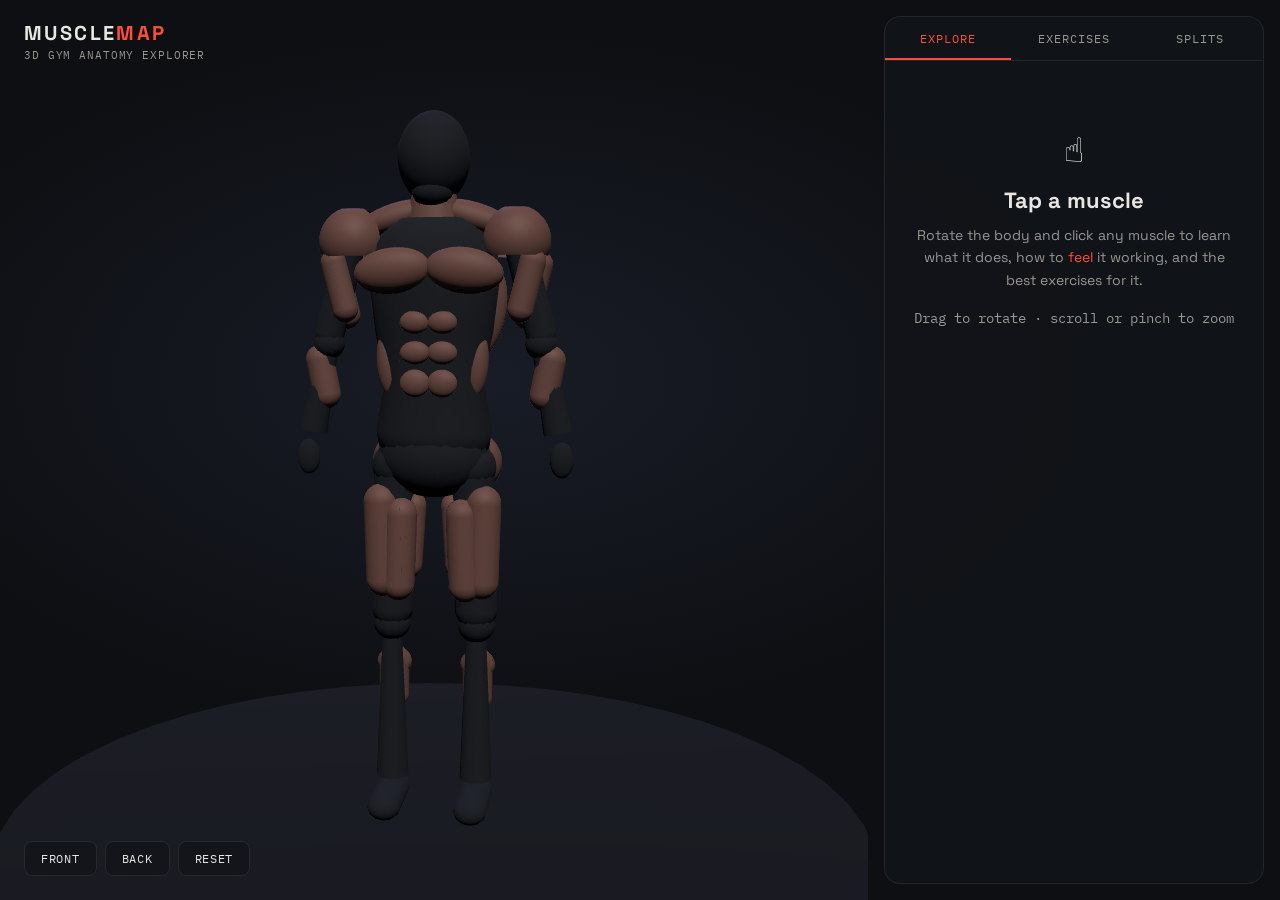
==== gym/index.html @ c5b9247c "Add Muscle Map: interactive 3D gym anatomy explorer at /gym/ A standalone, zero-build web app for vi" ====
<!DOCTYPE html>
<html lang="en">
<head>
<meta charset="UTF-8" />
<meta name="viewport" content="width=device-width, initial-scale=1.0, viewport-fit=cover" />
<title>Muscle Map — 3D Gym Anatomy Explorer</title>
<meta name="description" content="Interactive 3D muscle explorer: click any muscle to learn its function, how to feel it working, and the best exercises with form and tension cues." />
<link rel="preconnect" href="https://fonts.googleapis.com" />
<link rel="preconnect" href="https://fonts.gstatic.com" crossorigin />
<link href="https://fonts.googleapis.com/css2?family=Space+Grotesk:wght@400;500;600;700&family=IBM+Plex+Mono:wght@400;500&display=swap" rel="stylesheet" />
<link rel="stylesheet" href="style.css" />
<link rel="icon" href="data:image/svg+xml,%3Csvg xmlns='http://www.w3.org/2000/svg' viewBox='0 0 100 100'%3E%3Ctext y='.9em' font-size='90'%3E%F0%9F%92%AA%3C/text%3E%3C/svg%3E" />
<script type="importmap">
{
  "imports": {
    "three": "./vendor/three.module.min.js",
    "three/addons/": "./vendor/addons/"
  }
}
</script>
</head>
<body>

<canvas id="scene" aria-label="Interactive 3D human body — click a muscle to explore it"></canvas>

<div id="tooltip" class="tooltip" hidden></div>

<header class="brand-bar">
  <span class="logo">MUSCLE<em>MAP</em></span>
  <span class="tagline">3D gym anatomy explorer</span>
</header>

<div class="view-controls" role="group" aria-label="Camera views">
  <button data-view="front" type="button">Front</button>
  <button data-view="back" type="button">Back</button>
  <button data-view="initial" type="button">Reset</button>
</div>

<aside id="panel" class="panel">
  <button id="sheet-handle" class="sheet-handle" type="button" aria-label="Expand or collapse panel">
    <span></span>
  </button>
  <nav class="tabs" role="tablist">
    <button class="tab active" data-mode="explore" role="tab">Explore</button>
    <button class="tab" data-mode="exercises" role="tab">Exercises</button>
    <button class="tab" data-mode="splits" role="tab">Splits</button>
  </nav>
  <div id="panel-body" class="panel-body"></div>
</aside>

<script type="module" src="js/main.js"></script>
</body>
</html>
---- gym/style.css ----
/* Muscle Map — standalone design system (independent of the portfolio). */

:root {
  --bg: #0d0f12;
  --panel: rgba(18, 20, 25, 0.86);
  --panel-border: rgba(255, 255, 255, 0.08);
  --text: #e8e6e1;
  --text-dim: #9a978f;
  --accent: #ff4d3a;
  --accent-soft: rgba(255, 77, 58, 0.14);
  --secondary: #e0a458;
  --secondary-soft: rgba(224, 164, 88, 0.14);
  --mono: "IBM Plex Mono", ui-monospace, monospace;
  --sans: "Space Grotesk", system-ui, sans-serif;
  --panel-w: 380px;
}

* { box-sizing: border-box; margin: 0; padding: 0; }

html, body {
  height: 100%;
  overflow: hidden;
  background:
    radial-gradient(ellipse 70% 55% at 38% 42%, #181c26 0%, var(--bg) 70%) fixed var(--bg);
  color: var(--text);
  font-family: var(--sans);
}

/* ------------------------------------------------------------ canvas */

/* Sized by the renderer to the area not covered by UI. */
#scene {
  position: fixed;
  top: 0;
  left: 0;
  display: block;
  touch-action: none;
  cursor: grab;
}
#scene:active { cursor: grabbing; }

/* ----------------------------------------------------------- tooltip */

.tooltip {
  position: fixed;
  top: 0; left: 0;
  z-index: 30;
  pointer-events: none;
  padding: 6px 10px;
  font-family: var(--mono);
  font-size: 12px;
  letter-spacing: 0.04em;
  color: var(--text);
  background: rgba(12, 13, 16, 0.92);
  border: 1px solid var(--panel-border);
  border-left: 2px solid var(--accent);
  border-radius: 6px;
  white-space: nowrap;
}

/* --------------------------------------------------------- brand bar */

.brand-bar {
  position: fixed;
  top: 0; left: 0;
  z-index: 10;
  padding: 20px 24px;
  display: flex;
  flex-direction: column;
  gap: 2px;
  pointer-events: none;
}
.logo {
  font-weight: 700;
  font-size: 20px;
  letter-spacing: 0.12em;
}
.logo em {
  font-style: normal;
  color: var(--accent);
}
.tagline {
  font-family: var(--mono);
  font-size: 11px;
  color: var(--text-dim);
  letter-spacing: 0.08em;
  text-transform: uppercase;
}

/* ------------------------------------------------------ view buttons */

.view-controls {
  position: fixed;
  left: 24px;
  bottom: 24px;
  z-index: 10;
  display: flex;
  gap: 8px;
}
.view-controls button {
  font-family: var(--mono);
  font-size: 12px;
  letter-spacing: 0.06em;
  text-transform: uppercase;
  color: var(--text);
  background: rgba(18, 20, 25, 0.8);
  border: 1px solid var(--panel-border);
  border-radius: 8px;
  padding: 9px 16px;
  cursor: pointer;
  backdrop-filter: blur(8px);
  transition: border-color 0.15s, color 0.15s;
}
.view-controls button:hover {
  border-color: var(--accent);
  color: var(--accent);
}

/* -------------------------------------------------------------- panel */

.panel {
  position: fixed;
  top: 16px;
  right: 16px;
  bottom: 16px;
  z-index: 20;
  width: var(--panel-w);
  display: flex;
  flex-direction: column;
  background: var(--panel);
  border: 1px solid var(--panel-border);
  border-radius: 16px;
  backdrop-filter: blur(14px);
  -webkit-backdrop-filter: blur(14px);
  overflow: hidden;
}

.sheet-handle { display: none; }

.tabs {
  display: flex;
  border-bottom: 1px solid var(--panel-border);
  flex-shrink: 0;
}
.tab {
  flex: 1;
  padding: 14px 0 12px;
  font-family: var(--mono);
  font-size: 12px;
  letter-spacing: 0.08em;
  text-transform: uppercase;
  color: var(--text-dim);
  background: none;
  border: none;
  border-bottom: 2px solid transparent;
  cursor: pointer;
  transition: color 0.15s, border-color 0.15s;
}
.tab:hover { color: var(--text); }
.tab.active {
  color: var(--accent);
  border-bottom-color: var(--accent);
}

.panel-body {
  flex: 1;
  overflow-y: auto;
  padding: 20px;
  scrollbar-width: thin;
  scrollbar-color: rgba(255,255,255,0.15) transparent;
}

/* ------------------------------------------------------- panel content */

.empty {
  text-align: center;
  padding: 48px 8px;
}
.empty-icon { font-size: 34px; margin-bottom: 14px; }
.empty h2 { font-size: 22px; margin-bottom: 10px; }
.empty p { color: var(--text-dim); font-size: 14px; line-height: 1.6; }
.empty em { color: var(--accent); font-style: normal; }

.hint {
  font-family: var(--mono);
  font-size: 11px;
  color: var(--text-dim);
  margin-top: 16px;
  line-height: 1.7;
}
.hint.pad { margin: 0 0 14px; }

.muscle-head { margin-bottom: 18px; }
.muscle-head h2 { font-size: 24px; }
.anatomical {
  font-family: var(--mono);
  font-size: 12px;
  color: var(--accent);
  letter-spacing: 0.03em;
}

section { margin-bottom: 22px; }
section h3 {
  font-family: var(--mono);
  font-size: 11px;
  text-transform: uppercase;
  letter-spacing: 0.1em;
  color: var(--text-dim);
  margin-bottom: 8px;
}
section p { font-size: 14px; line-height: 1.65; color: var(--text); }

.cues { list-style: none; }
.cues li {
  position: relative;
  padding: 8px 0 8px 18px;
  font-size: 14px;
  line-height: 1.55;
}
.cues li::before {
  content: "→";
  position: absolute;
  left: 0;
  color: var(--accent);
}

h4.also {
  font-family: var(--mono);
  font-size: 11px;
  text-transform: uppercase;
  letter-spacing: 0.1em;
  color: var(--text-dim);
  margin: 16px 0 8px;
}

/* ----------------------------------------------------- exercise cards */

.ex {
  border: 1px solid var(--panel-border);
  border-radius: 10px;
  margin-bottom: 8px;
  background: rgba(255, 255, 255, 0.02);
}
.ex summary {
  display: flex;
  align-items: center;
  justify-content: space-between;
  gap: 10px;
  padding: 12px 14px;
  cursor: pointer;
  list-style: none;
  font-size: 14px;
  font-weight: 500;
}
.ex summary::-webkit-details-marker { display: none; }
.ex[open] summary { border-bottom: 1px solid var(--panel-border); }

.tag {
  font-family: var(--mono);
  font-size: 10px;
  text-transform: uppercase;
  letter-spacing: 0.06em;
  padding: 3px 8px;
  border-radius: 20px;
  flex-shrink: 0;
}
.tag-primary { color: var(--accent); background: var(--accent-soft); }
.tag-secondary { color: var(--secondary); background: var(--secondary-soft); }

.ex-body { padding: 12px 14px 14px; }
.ex-body .equip {
  font-family: var(--mono);
  font-size: 11px;
  color: var(--text-dim);
  text-transform: uppercase;
  letter-spacing: 0.08em;
}
.ex-body h5 {
  font-family: var(--mono);
  font-size: 11px;
  text-transform: uppercase;
  letter-spacing: 0.1em;
  color: var(--accent);
  margin: 12px 0 6px;
}
.ex-body ul { list-style: none; }
.ex-body li {
  position: relative;
  padding: 4px 0 4px 16px;
  font-size: 13px;
  line-height: 1.55;
  color: var(--text);
}
.ex-body li::before {
  content: "·";
  position: absolute;
  left: 2px;
  color: var(--text-dim);
}
.ex-body .avoid li::before { content: "✕"; font-size: 9px; top: 8px; color: var(--secondary); }

/* -------------------------------------------------------- exercises tab */

.search-wrap { margin-bottom: 12px; }
#ex-search {
  width: 100%;
  padding: 11px 14px;
  font-family: var(--sans);
  font-size: 14px;
  color: var(--text);
  background: rgba(255, 255, 255, 0.04);
  border: 1px solid var(--panel-border);
  border-radius: 10px;
  outline: none;
}
#ex-search:focus { border-color: var(--accent); }

.ex-list {
  max-height: 250px;
  overflow-y: auto;
  border: 1px solid var(--panel-border);
  border-radius: 10px;
  margin-bottom: 14px;
  scrollbar-width: thin;
}
.ex-item {
  display: flex;
  flex-direction: column;
  gap: 2px;
  width: 100%;
  padding: 10px 14px;
  text-align: left;
  font-family: var(--sans);
  font-size: 14px;
  color: var(--text);
  background: none;
  border: none;
  border-bottom: 1px solid var(--panel-border);
  cursor: pointer;
}
.ex-item:last-child { border-bottom: none; }
.ex-item:hover { background: rgba(255, 255, 255, 0.04); }
.ex-item.active { background: var(--accent-soft); }
.ex-muscles {
  font-family: var(--mono);
  font-size: 10px;
  color: var(--text-dim);
  text-transform: uppercase;
  letter-spacing: 0.05em;
}
.no-results { padding: 14px; font-size: 13px; color: var(--text-dim); }

.ex-selected h2 { font-size: 20px; margin-bottom: 6px; }
.legend {
  font-size: 12px;
  color: var(--text-dim);
  margin-bottom: 12px;
  line-height: 1.8;
}
.dot {
  display: inline-block;
  width: 9px; height: 9px;
  border-radius: 50%;
  margin-right: 5px;
  vertical-align: baseline;
}
.dot-primary { background: var(--accent); }
.dot-secondary { background: var(--secondary); }

/* ----------------------------------------------------------- splits tab */

.split-grid {
  display: grid;
  grid-template-columns: repeat(3, 1fr);
  gap: 8px;
  margin-bottom: 16px;
}
.split-btn {
  padding: 14px 4px;
  font-family: var(--mono);
  font-size: 12px;
  letter-spacing: 0.05em;
  text-transform: uppercase;
  color: var(--text);
  background: rgba(255, 255, 255, 0.03);
  border: 1px solid var(--panel-border);
  border-radius: 10px;
  cursor: pointer;
  transition: border-color 0.15s, background 0.15s;
}
.split-btn:hover { border-color: var(--accent); }
.split-btn.active {
  background: var(--accent-soft);
  border-color: var(--accent);
  color: var(--accent);
}

.split-info p { font-size: 14px; color: var(--text); line-height: 1.6; margin-bottom: 14px; }
.split-info h3 {
  font-family: var(--mono);
  font-size: 11px;
  text-transform: uppercase;
  letter-spacing: 0.1em;
  color: var(--text-dim);
  margin-bottom: 10px;
}
.chip-row { display: flex; flex-wrap: wrap; gap: 7px; }
.chip {
  padding: 7px 13px;
  font-family: var(--sans);
  font-size: 13px;
  color: var(--text);
  background: var(--accent-soft);
  border: 1px solid transparent;
  border-radius: 20px;
  cursor: pointer;
  transition: border-color 0.15s;
}
.chip:hover { border-color: var(--accent); }

/* -------------------------------------------------------------- mobile */

@media (max-width: 860px) {
  .brand-bar { padding: 14px 16px; }
  .logo { font-size: 16px; }

  .view-controls {
    left: 12px;
    top: 64px;
    bottom: auto;
    flex-direction: column;
  }
  .view-controls button { padding: 8px 12px; font-size: 11px; }

  .panel {
    top: auto;
    left: 0;
    right: 0;
    bottom: 0;
    width: 100%;
    height: 34vh;
    border-radius: 18px 18px 0 0;
    transition: height 0.28s ease;
  }
  .panel.expanded { height: 78vh; }

  .sheet-handle {
    display: block;
    width: 100%;
    padding: 10px 0 4px;
    background: none;
    border: none;
    cursor: pointer;
    flex-shrink: 0;
  }
  .sheet-handle span {
    display: block;
    width: 44px;
    height: 4px;
    margin: 0 auto;
    border-radius: 4px;
    background: rgba(255, 255, 255, 0.25);
  }

  .tab { padding: 10px 0; }
  .panel-body { padding: 16px; }
}

@media (prefers-reduced-motion: reduce) {
  .panel { transition: none; }
}
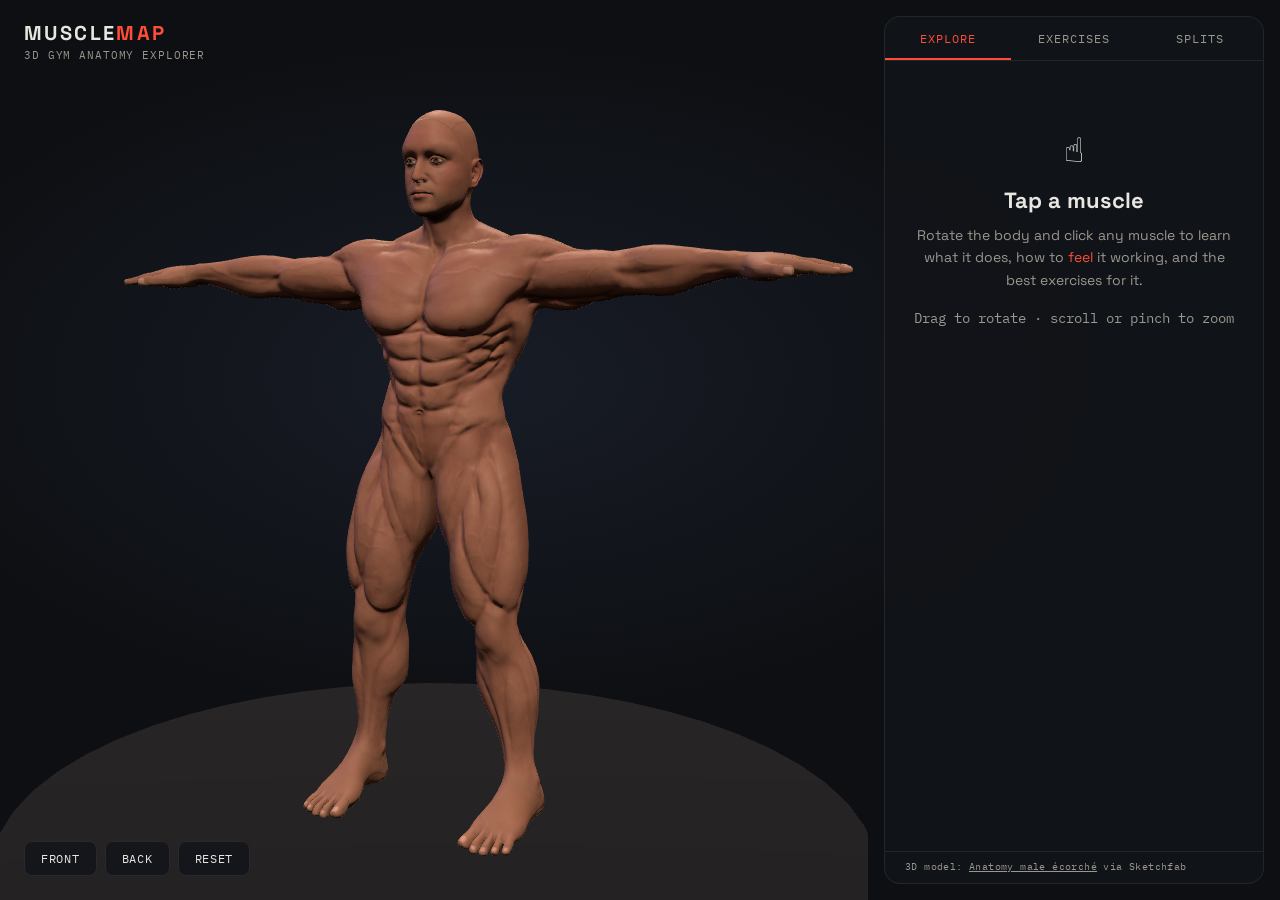
==== commit 4496313b: "Replace stylized body with realistic écorché GLB + invisible muscle hotspots The user-provided 'male" ====
--- a/gym/index.html
+++ b/gym/index.html
@@ -23,6 +23,8 @@
 
 <canvas id="scene" aria-label="Interactive 3D human body — click a muscle to explore it"></canvas>
 
+<div id="loading" class="loading" role="status">Loading anatomy…</div>
+
 <div id="tooltip" class="tooltip" hidden></div>
 
 <header class="brand-bar">
@@ -46,6 +48,7 @@
     <button class="tab" data-mode="splits" role="tab">Splits</button>
   </nav>
   <div id="panel-body" class="panel-body"></div>
+  <footer class="credit">3D model: <a href="https://sketchfab.com/models/a980fd18cba241508712e193dce70da5" target="_blank" rel="noopener">Anatomy male écorché</a> via Sketchfab</footer>
 </aside>
 
 <script type="module" src="js/main.js"></script>
--- a/gym/style.css
+++ b/gym/style.css
@@ -39,6 +39,29 @@
 }
 #scene:active { cursor: grabbing; }
 
+/* ----------------------------------------------------------- loading */
+
+.loading {
+  position: fixed;
+  top: 50%;
+  left: 50%;
+  transform: translate(-50%, -50%);
+  z-index: 5;
+  font-family: var(--mono);
+  font-size: 13px;
+  letter-spacing: 0.1em;
+  text-transform: uppercase;
+  color: var(--text-dim);
+  animation: loading-pulse 1.2s ease-in-out infinite;
+}
+@keyframes loading-pulse {
+  0%, 100% { opacity: 0.4; }
+  50% { opacity: 1; }
+}
+@media (prefers-reduced-motion: reduce) {
+  .loading { animation: none; }
+}
+
 /* ----------------------------------------------------------- tooltip */
 
 .tooltip {
@@ -169,6 +192,18 @@
   scrollbar-width: thin;
   scrollbar-color: rgba(255,255,255,0.15) transparent;
 }
+
+.credit {
+  flex-shrink: 0;
+  padding: 8px 20px 10px;
+  border-top: 1px solid var(--panel-border);
+  font-family: var(--mono);
+  font-size: 10px;
+  letter-spacing: 0.04em;
+  color: var(--text-dim);
+}
+.credit a { color: var(--text-dim); }
+.credit a:hover { color: var(--accent); }
 
 /* ------------------------------------------------------- panel content */
 
